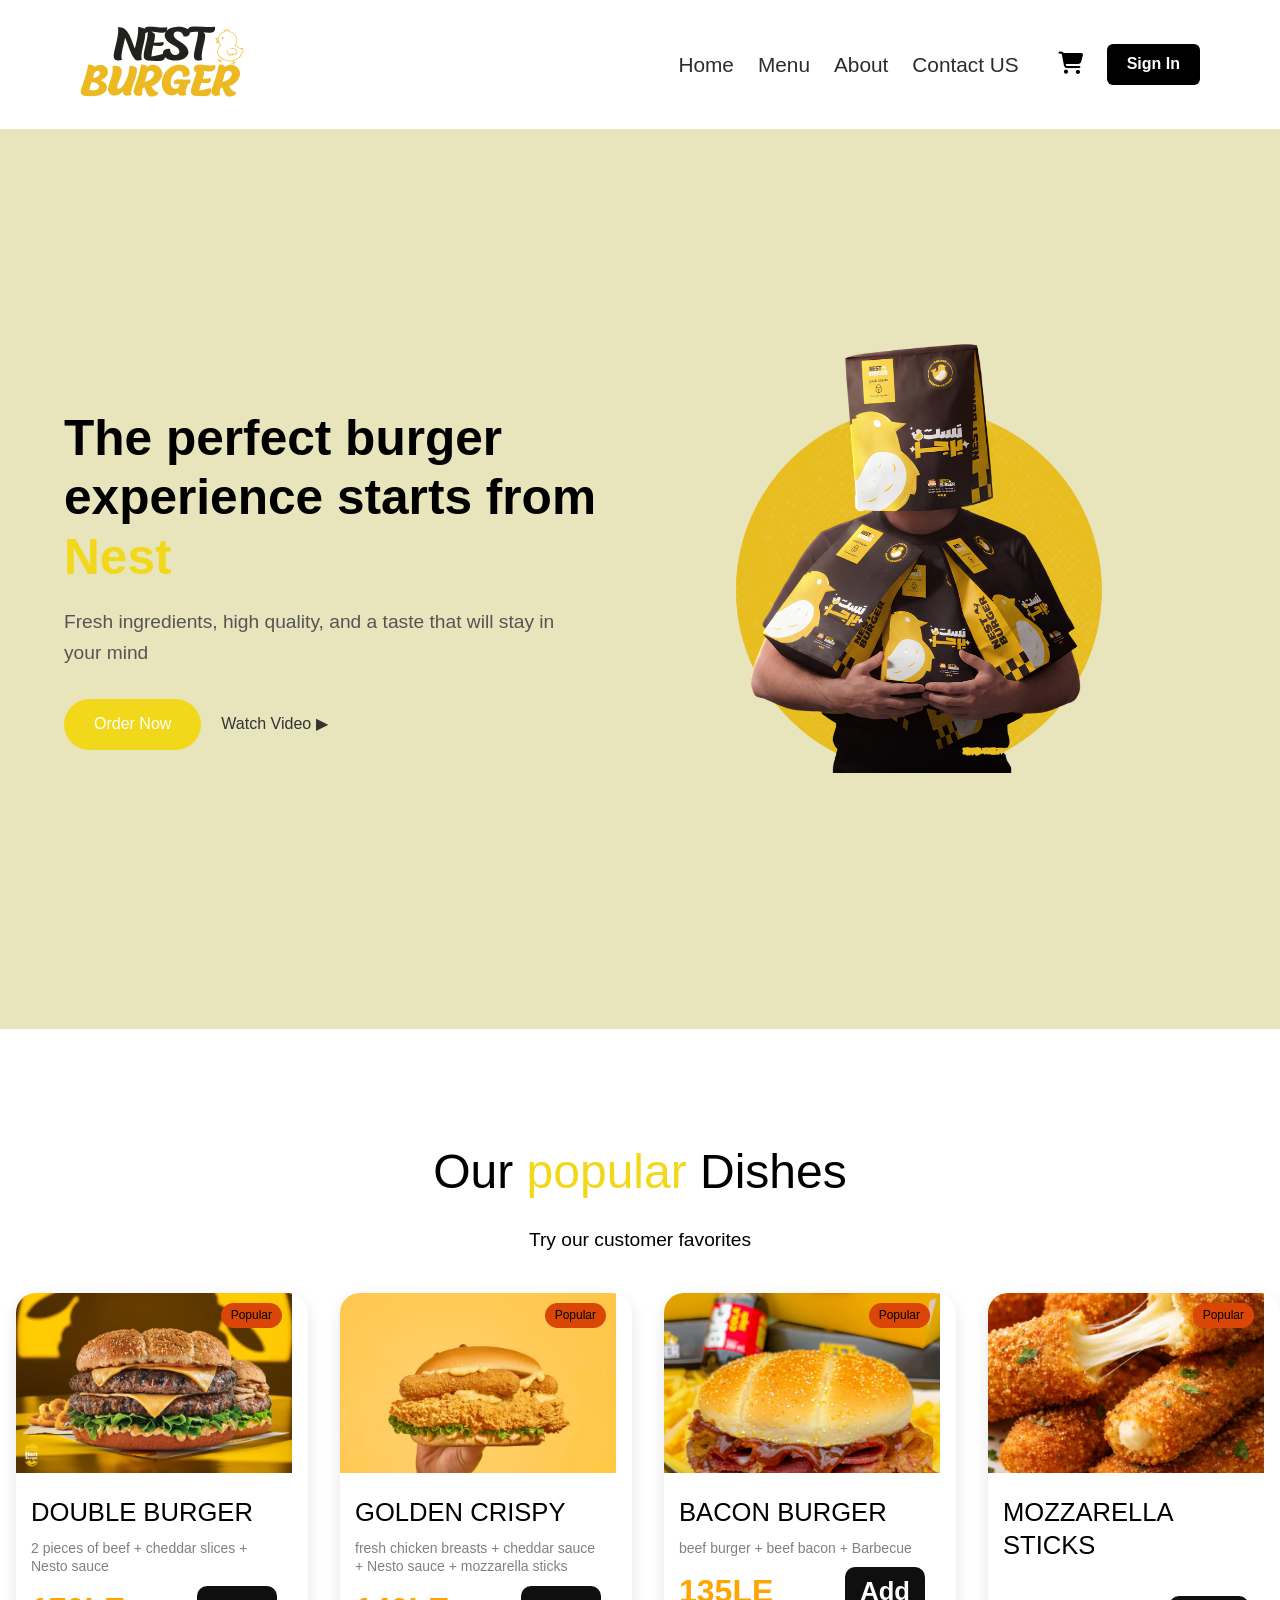
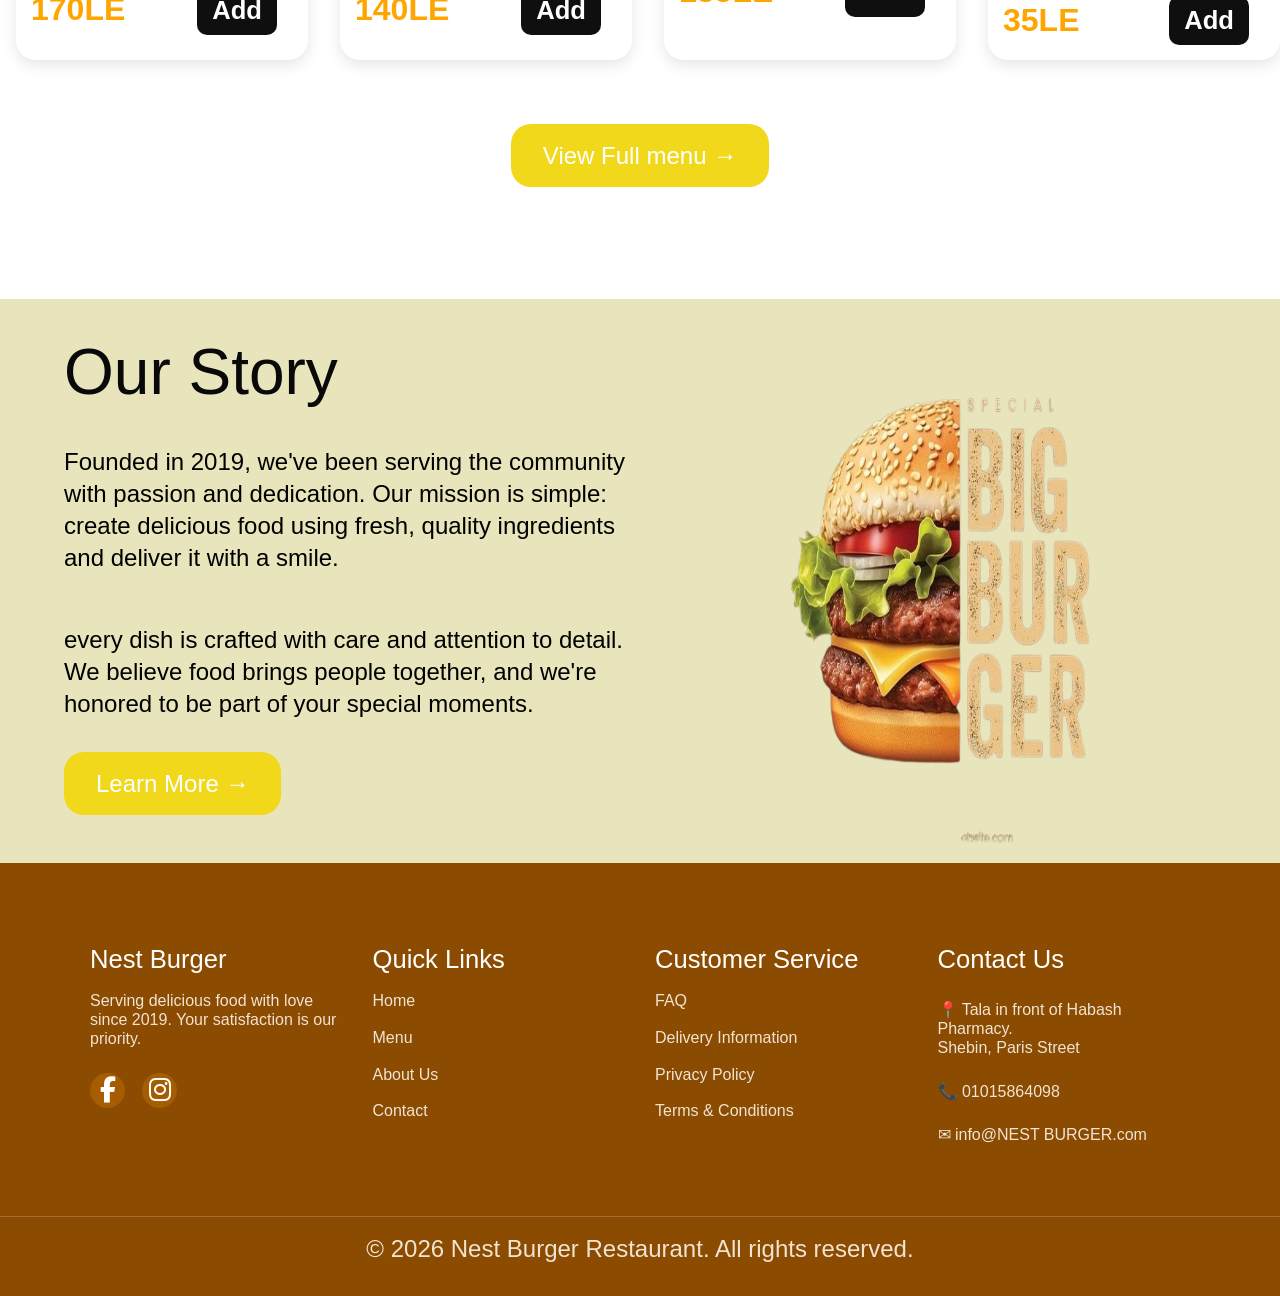
==== index.html @ ce3c49e4 "first upload" ====
<!doctype html>
<html lang="en">
  <head>
    <meta charset="UTF-8" />
    <meta name="viewport" content="width=device-width, initial-scale=1.0" />
    <link rel="icon" type="image/x-icon" href="favicon_io (1)/favicon.ico" />
    <link rel="stylesheet" href="styles/style.css" />
    <link
      rel="stylesheet"
      href="https://cdnjs.cloudflare.com/ajax/libs/font-awesome/6.5.0/css/all.min.css"
    />
    <title>Nest Burger</title>
  </head>
  <body>
    <div class="container">
      <header class="header">
        <div class="logoContent">
          <img class="logo" src="image/NESTO (1).png" alt="logo website" />
        </div>
        <div class="links" id="navLinks">
          <a class="links__link" href="#home">Home</a>
          <a class="links__link" href="menu.html">Menu</a>
          <a class="links__link" href="About.html">About</a>
          <a class="links__link" href="Contact.html">Contact US</a>
          <div class="cart-icon" onclick="goToCart()">
            <i class="fa-solid fa-cart-shopping"></i>
            <span id="cartCount">0</span>
          </div>

          <button class="signin-btn" onclick="goToLogin()">Sign In</button>

          <script>
            function goToLogin() {
              window.location.href = "login.html";
            }
          </script>
        </div>
      </header>
      <section class="text1" id="home">
        <div class="column1">
          <div>
            <h1 class="pargraph">
              The perfect burger experience starts from
              <span class="Food"> Nest</span>
            </h1>

            <p class="desc">
              Fresh ingredients, high quality, and a taste that will stay in
              your mind
            </p>

            <div class="buttons">
              <a href="menu.html" class="order">Order Now</a>
              <a
                href="https://www.facebook.com/share/r/18ZE9vths9/"
                class="watch"
                >Watch Video ▶</a
              >
            </div>
          </div>
        </div>

        <div class="column2">
          <div class="img-wrapper">
            <img src="image/pic11.png" class="img-boy" />
          </div>
        </div>
      </section>

      <section class="popular">
        <div class="popular__content">
          <h2 class="popular__h2">
            Our <span class="Food">popular</span> Dishes
          </h2>
          <p class="popular__p">Try our customer favorites</p>
        </div>
        <div class="pouplar__imag container1">
          <div class="card">
            <div class="image">
              <img src="image/Screenshot 2026-04-23 194233.png" alt="" />
              <span class="badge">Popular</span>
            </div>
            <div class="content">
              <h3>DOUBLE BURGER</h3>
              <p>2 pieces of beef + cheddar slices + Nesto sauce</p>
              <div class="bottom">
                <span class="price">170LE</span>
                <button onclick="addToCart(this)">Add</button>
              </div>
            </div>
          </div>

          <div class="card">
            <div class="image">
              <img src="/image/Screenshot 2026-04-23 194124.png" alt="" />
              <span class="badge">Popular</span>
            </div>
            <div class="content">
              <h3>GOLDEN CRISPY</h3>
              <p>
                fresh chicken breasts + cheddar sauce + Nesto sauce + mozzarella
                sticks
              </p>
              <div class="bottom">
                <span class="price">140LE</span>
                <button onclick="addToCart(this)">Add</button>
              </div>
            </div>
          </div>

          <div class="card">
            <div class="image">
              <img src="image/Screenshot 2026-04-23 194158.png" alt="" />
              <span class="badge">Popular</span>
            </div>
            <div class="content">
              <h3>BACON BURGER</h3>
              <p>beef burger + beef bacon + Barbecue</p>
              <div class="bottom">
                <span class="price">135LE</span>
                <button onclick="addToCart(this)">Add</button>
              </div>
            </div>
          </div>

          <div class="card">
            <div class="image">
              <img
                src="image/Crispy Mozzarella Sticks 2026 _ Ultimate Cheese Pull Fast Food Snack Close-Up.jpg"
                alt=""
              />
              <span class="badge">Popular</span>
            </div>
            <div class="content">
              <h3>MOZZARELLA STICKS</h3>
              <br />

              <div class="bottom">
                <span class="price">35LE</span>
                <button onclick="addToCart(this)">Add</button>
              </div>
            </div>
          </div>
        </div>
        <div class="View__menu">
          <a href="order.html" class="popular__link"
            >View Full menu <span class="arrow__menu">→</span></a
          >
        </div>
      </section>

      <section class="story">
        <div class="story__content">
          <h2 class="story__h2">Our Story</h2>
          <p class="story__p">
            Founded in 2019, we've been serving the community with passion and
            dedication. Our mission is simple: create delicious food using
            fresh, quality ingredients and deliver it with a smile.
          </p>
          <br />
          <p class="story__p">
            every dish is crafted with care and attention to detail. We believe
            food brings people together, and we're honored to be part of your
            special moments.
          </p>

          <a href="About.html" class="popular__link">
            Learn More <span class="arrow">→</span></a
          >
        </div>
        <div class="About__story__img">
          <img class="story__img" src="/image/story1.png" />
        </div>
      </section>

      <footer class="footer">
        <div class="footer__content">
          <!-- COL 1 -->
          <div class="footer__col">
            <h2>Nest Burger</h2>
            <p>
              Serving delicious food with love since 2019. Your satisfaction is
              our priority.
            </p>

            <div class="social">
              <a href="https://www.facebook.com/nestburgereg"
                ><i class="fa-brands fa-facebook-f"></i
              ></a>

              <a
                href="https://www.instagram.com/nestburgereg?fbclid=IwY2xjawRetT1leHRuA2FlbQIxMABicmlkETFRQWN4d3VvRmhYd2dGQ2NJc3J0YwZhcHBfaWQQMjIyMDM5MTc4ODIwMDg5MgABHhnYh9oYg4Qmd0EId7X0Z_3O1UnzCYoUSy2dfSEflBR_VuxQcuTI4bplLcEa_aem_mdWqXwZXkEq5YWrZVXVkdQ"
                ><i class="fa-brands fa-instagram"></i
              ></a>
            </div>
          </div>

          <!-- COL 2 -->
          <div class="footer__col">
            <h3>Quick Links</h3>
            <ul>
              <li><a href="index.html">Home</a></li>
              <li><a href="menu.html">Menu</a></li>
              <li><a href="About.html">About Us</a></li>
              <li><a href="Contact.html">Contact</a></li>
            </ul>
          </div>

          <!-- COL 3 -->
          <div class="footer__col">
            <h3>Customer Service</h3>
            <ul>
              <li><a href="#">FAQ</a></li>
              <li><a href="#">Delivery Information</a></li>
              <li><a href="#">Privacy Policy</a></li>
              <li><a href="#">Terms & Conditions</a></li>
            </ul>
          </div>

          <!-- COL 4 -->
          <div class="footer__col4">
            <h3>Contact Us</h3>
            <p>
              📍 Tala in front of Habash Pharmacy.<br />
              Shebin, Paris Street
            </p>
            <p>📞 01015864098</p>
            <p>✉ info@NEST BURGER.com</p>
          </div>
        </div>

        <div class="footer__bottom">
          <p>© 2026 Nest Burger Restaurant. All rights reserved.</p>
        </div>
      </footer>
    </div>

    <script>
      function addToCart(btn) {
        let card = btn.closest(".card");

        let name = card.querySelector("h3").innerText;
        let priceText = card.querySelector(".price").innerText;
        let price = parseFloat(priceText.replace("LE", "").replace("$", ""));
        let img = card.querySelector("img").src;
        let desc = card.querySelector("p")?.innerText || "";

        let cart = JSON.parse(localStorage.getItem("cart")) || [];

        let existing = cart.find((item) => item.name === name);

        if (existing) {
          existing.qty += 1;
        } else {
          cart.push({
            name: name,
            price: price,
            qty: 1,
            img: img,
            desc: desc,
          });
        }

        localStorage.setItem("cart", JSON.stringify(cart));

        updateCartCount();
        alert("Added to cart ✅");
      }

      function goToCart() {
        window.location.href = "cart.html";
      }

      function updateCartCount() {
        let cart = JSON.parse(localStorage.getItem("cart")) || [];

        let count = 0;
        cart.forEach((item) => {
          count += item.qty;
        });

        let badge = document.getElementById("cartCount");

        if (badge) {
          badge.innerText = count;

          if (count === 0) {
            badge.style.display = "none";
          } else {
            badge.style.display = "block";
          }
        }
      }

      updateCartCount();
    </script>
  </body>
</html>
---- styles/style.css ----
@charset "UTF-8";
* {
  margin: 0;
  padding: 0;
  font: inherit;
}

*,
*::before,
*::after {
  box-sizing: border-box;
}

.burger {
  display: none;
}

a {
  text-decoration: none;
  color: inherit;
  display: inline-block;
}

button {
  background-color: transparent;
  border: none;
  cursor: pointer;
  border: 0;
}

ul,
ol {
  list-style: none;
}

body {
  font-size: 1.6rem;
  font-family: "Rubik", sans-serif;
  line-height: 1.3;
}

.container {
  display: flex;
  flex-direction: column;
}

.header {
  display: flex;
  align-items: center;
  justify-content: space-between;
  background-color: rgb(255, 255, 255);
  width: 100%;
}
.header .logoContent {
  margin: 1.5rem 5rem;
}
.header .logo {
  width: 50%;
}
.header .links {
  display: flex;
  gap: 1.5rem;
  margin-right: 5rem;
  align-items: center;
  font-size: 1.3rem;
}
.header .links__link {
  color: rgb(45, 44, 44);
}
.header .links__link:hover {
  color: #f1d81b;
}

.signin-btn {
  background-color: #000000;
  color: rgb(255, 255, 255);
  padding: 10px 20px;
  border-radius: 6px;
  cursor: pointer;
  font-size: 16px;
  transition: 0.3s;
}

.signin-btn:hover {
  background-color: #f1d81b;
}

.text1 {
  background-color: #e8e4bc;
  display: flex;
  justify-content: center;
  align-items: center;
  width: 100%;
  min-height: 100vh;
  padding: 4rem 5%;
  gap: 2rem;
}

.column1 {
  flex: 1;
  display: flex;
  align-items: center;
}

.pargraph {
  font-size: 3.1rem;
  line-height: 1.2;
  font-weight: 600;
}

.Food {
  color: #f1d81b;
}

.desc {
  margin-top: 20px;
  font-size: 1.2rem;
  color: #555;
  line-height: 1.6;
  max-width: 500px;
}

.buttons {
  margin-top: 30px;
  display: flex;
  align-items: center;
  gap: 20px;
}

.order {
  background: #f1d81b;
  color: white;
  border: none;
  padding: 15px 30px;
  border-radius: 30px;
  font-size: 1rem;
  cursor: pointer;
}

.watch {
  font-size: 1rem;
  color: #333;
  cursor: pointer;
}

/* الصورة */
.column2 {
  flex: 1;
  display: flex;
  justify-content: center;
  align-items: center;
}

.img-boy {
  width: 100%;
  max-width: 700px;
  height: auto;
}

.menu {
  background-color: #f1d81b;
}

.menu__text {
  display: flex;
  justify-content: center;
  align-items: center;
  flex-direction: column;
  padding-bottom: 2.5rem;
}

.menu__h2 {
  font-size: 5rem;
  padding: 0.5rem 0;
  color: #ffffff;
}

.menu__p {
  color: #000000;
}

.All__items {
  padding: 1rem 0 0 2rem;
  font-size: 2rem;
}

.container1 {
  display: grid;
  grid-template-columns: repeat(4, 1fr);
  gap: 2rem;
}

.card {
  width: 100%;
  background: white;
  border-radius: 20px;
  overflow: hidden;
  box-shadow: 0 5px 15px rgba(0, 0, 0, 0.1);
  transition: 0.3s;
  padding-right: 1rem;
  margin: 1rem 0 0 0;
}

.card:hover {
  transform: translateY(-5px);
}

.image {
  position: relative;
}

.image img {
  width: 100%;
  height: 180px;
  -o-object-fit: cover;
     object-fit: cover;
}

.badge {
  position: absolute;
  top: 10px;
  right: 10px;
  background: #da4607;
  padding: 5px 10px;
  border-radius: 20px;
  font-size: 12px;
}

.content {
  padding: 15px;
}

.content h3 {
  margin: 0;
}

.content p {
  font-size: 14px;
  color: gray;
  margin: 10px 0;
}

.bottom {
  display: flex;
  justify-content: space-between;
  align-items: center;
}

.price {
  color: rgb(255, 231, 14);
  font-weight: bold;
  font-size: 2rem;
}

button {
  background: rgb(15, 15, 15);
  border: none;
  padding: 8px 15px;
  border-radius: 10px;
  cursor: pointer;
  color: white;
  font-weight: bold;
}

button:hover {
  background: rgb(255, 234, 0);
}

.popular__content {
  text-align: center;
}

.popular__h2 {
  font-size: 3rem;
  margin-top: 7rem;
}

.popular__p {
  margin: 1.5rem 0 1.5rem;
  font-size: 1.2rem;
}

.pouplar__imag {
  margin: 1rem 0 0 1rem;
}

.View__menu {
  display: flex;
  justify-content: center;
  align-items: center;
  margin: 3rem 0;
}

.popular__link {
  background: #f1d81b;
  color: white;
  border: none;
  padding: 1rem 2rem;
  margin-top: 1rem;
  margin-bottom: 3rem;
  border-radius: 20px;
  font-size: 1.5rem;
  cursor: pointer;
  text-align: center;
}

.arrow__menu {
  font-size: 1.5rem;
}

.story {
  background-color: #e8e4bc;
  margin-top: 1rem;
  display: grid;
  grid-template-columns: repeat(2, 1fr);
}

.story__content {
  margin-left: 4rem;
  margin-top: 1rem;
}

.story__h2 {
  margin-top: 1rem;
  margin-bottom: 2rem;
  font-size: 4rem;
  color: #090909;
}

.story__p {
  font-size: 1.5rem;
  color: #000000;
  line-height: 2rem;
  margin-bottom: 1rem;
}

.About__story__img {
  display: flex;
}

.story__img {
  width: 60%;
  margin-left: 8rem;
}

.about__us {
  padding-left: 1rem;
  background-color: #f1d81b;
  text-align: center;
}

.about__h2 {
  font-size: 6rem;
  color: #ffffff;
  margin-top: 1rem;
}

.about__p {
  font-size: 1.2rem;
  color: #555;
  margin-bottom: 2rem;
  margin-top: 1rem;
}

.About__story {
  display: grid;
  grid-template-columns: 1.2fr 1fr;
  background-color: #f6f4e2;
  padding: 4rem 3rem;
  align-items: center;
  background-color: #f6f4e2;
}

.About__story__content {
  max-width: 600px;
  margin-left: 2rem;
}

.About__story__h2 {
  font-size: 4rem;
  margin-bottom: 1.5rem;
}

.About__story__p {
  line-height: 3rem;
  margin-bottom: 1.5rem;
  color: #555;
}

.About__story__num {
  display: grid;
  grid-template-columns: repeat(2, 1fr);
  gap: 3rem;
  justify-items: center;
}

.num__h3 {
  color: #ead4a8;
  font-size: 5rem;
  font-weight: 500;
  margin-bottom: 0.5rem;
}

.num__p {
  font-size: 2rem;
  color: #5c5b5a;
}

.values {
  background: var(--bg);
  padding: 80px 20px;
  text-align: center;
  background-color: #ffffff;
}

.values__title {
  font-size: 3.6rem;
  margin-bottom: 1rem;
}

.values__subtitle {
  margin-bottom: 5rem;
  color: #555;
}

.values__cards {
  display: grid;
  grid-template-columns: repeat(auto-fit, minmax(220px, 1fr));
  gap: 25px;
}

.card__About {
  background-color: #e9ebd0;
  padding: 3rem 2rem;
  border-radius: 1.5rem;
  box-shadow: 0 10px 25px rgba(0, 0, 0, 0.05);
  transition: 0.3s;
}

.card__About:hover {
  transform: translateY(-5px);
}

.card__icon {
  width: 70px;
  height: 70px;
  margin: 0 auto 20px;
  background: var(--yellow);
  border-radius: 50%;
  display: flex;
  align-items: center;
  justify-content: center;
  font-size: 28px;
}

.card__About h3 {
  margin-bottom: 10px;
  color: #000000;
}

.card__About p {
  font-size: 14px;
  line-height: 1.6;
  color: #555;
}

.Contact {
  background-color: #f1d81b;
}

.Contact__text {
  text-align: center;
}

.contact__all {
  background: #e7e3cf;
  padding: 5rem 0;
}

.contact__content {
  width: 90%;
  max-width: 110rem;
  margin: auto;
  display: grid;
  grid-template-columns: 1fr 1fr;
  gap: 3rem;
}

/* LEFT SIDE */
.contact__info h2 {
  font-size: 3rem;
  margin-bottom: 3rem;
}

.info-box {
  display: flex;
  align-items: flex-start;
  margin-bottom: 2rem;
}

.icon {
  background: #ffe11b;
  padding: 1.2rem;
  border-radius: 1rem;
  margin-right: 1.5rem;
  margin-bottom: 3rem;
  font-size: 2rem;
}

/* RIGHT SIDE */
.contact__form {
  background: #f5f5f5;
  padding: 5rem;
  margin-left: 7rem;
  border-radius: 2rem;
}

.contact__form h2 {
  margin-bottom: 2rem;
}

.contact__form form {
  display: flex;
  flex-direction: column;
  gap: 1.5rem;
}

.contact__form input,
.contact__form select,
.contact__form textarea {
  padding: 1.2rem;
  border-radius: 1rem;
  border: 1px solid #ffffff;
}

.contact__form textarea {
  min-height: 12rem;
  resize: none;
}

.contact__form button {
  background: #fff048;
  border: none;
  padding: 1.2rem;
  border-radius: 1rem;
  cursor: pointer;
  font-weight: bold;
  transition: 0.3s;
}

.footer {
  background: #8b4b00;
  color: #fff;
  padding: 5rem 0 2rem;
  font-family: Arial, sans-serif;
}

.footer__content {
  width: 90%;
  max-width: 1100px;
  margin: auto;
  display: grid;
  grid-template-columns: repeat(4, 1fr);
  gap: 30px;
}

.footer__col h2,
.footer__col h3 {
  margin-bottom: 15px;
}

.footer__col p {
  line-height: 1.2;
  color: #f1e4d3;
  font-size: 1rem;
}

.footer__col ul {
  list-style: none;
  padding: 0;
  font-size: 1rem;
}

.footer__col ul li {
  margin-bottom: 1rem;
}

.footer__col ul li a {
  color: #f1e4d3;
  text-decoration: none;
  transition: 0.3s;
  font-size: 1rem;
}

.footer__col ul li a:hover {
  color: #ffdb38;
}

.footer__col4 h3 {
  margin-bottom: 1.5rem;
}

.footer__col4 p {
  line-height: 1.2;
  color: #f1e4d3;
  font-size: 1rem;
  margin-bottom: 1.5rem;
}

/* SOCIAL */
.social {
  margin-top: 1.5rem;
}

.social a {
  display: inline-block;
  width: 35px;
  height: 35px;
  background: #a65c00;
  color: #fff;
  text-align: center;
  line-height: 35px;
  border-radius: 50%;
  margin-right: 10px;
  text-decoration: none;
  transition: 0.3s;
}

.social a:hover {
  background: #ffd27f;
  color: #000;
}

/* BOTTOM */
.footer__bottom {
  border-top: 1px solid rgba(255, 255, 255, 0.2);
  margin-top: 3rem;
  text-align: center;
  padding-top: 1rem;
  color: #f1e4d3;
  font-size: 1.5rem;
}

.cart-container {
  display: flex;
  gap: 20px;
  padding: 30px;
  background: #f5f2e9;
}

.cart-left {
  flex: 2;
  background: #fff;
  padding: 20px;
  border-radius: 15px;
}

.cart-right {
  flex: 1;
  background: #fff;
  padding: 20px;
  border-radius: 15px;
  height: -moz-fit-content;
  height: fit-content;
}

.top {
  display: flex;
  justify-content: space-between;
}

.clear {
  color: red;
  cursor: pointer;
}

.item {
  display: flex;
  align-items: center;
  justify-content: space-between;
  padding: 15px;
  border: 1px solid #eee;
  border-radius: 12px;
  margin-top: 15px;
}

.item img {
  width: 80px;
  height: 80px;
  border-radius: 10px;
  -o-object-fit: cover;
     object-fit: cover;
}

.info {
  flex: 1;
  margin-left: 15px;
}

.price {
  color: orange;
  font-weight: bold;
}

.qty {
  display: flex;
  align-items: center;
  gap: 10px;
}

.qty button {
  padding: 5px 10px;
  border: none;
  border-radius: 8px;
  cursor: pointer;
}

.delete {
  color: red;
  cursor: pointer;
  padding-left: 2rem;
}

.row {
  display: flex;
  justify-content: space-between;
  margin: 10px 0;
}

.total {
  font-size: 18px;
  font-weight: bold;
}

.checkout-btn {
  width: 100%;
  padding: 15px;
  background: #f5b800;
  border: none;
  border-radius: 10px;
  margin-top: 15px;
  cursor: pointer;
  font-size: 16px;
}

.cart-icon {
  position: relative;
  cursor: pointer;
  font-size: 22px;
  margin-left: 15px;
}

.cart-icon span {
  position: absolute;
  top: -8px;
  right: -10px;
  background: red;
  color: #fff;
  font-size: 12px;
  padding: 3px 6px;
  border-radius: 50%;
}

/* ========================= */
/* 🔥 RESPONSIVE FIX START */
/* ========================= */
/* 📱 Tablets */
@media (max-width: 992px) {
  /* HEADER */
  .header {
    flex-wrap: wrap;
  }
  .header .links {
    flex-wrap: wrap;
    justify-content: center;
    width: 100%;
    margin: 1rem 0;
  }
  /* HOME */
  .text1 {
    flex-direction: column;
    text-align: center;
  }
  .column1,
  .column2 {
    width: 100%;
  }
  .pargraph {
    font-size: 2.5rem;
  }
  /* CARDS */
  .container1 {
    grid-template-columns: repeat(2, 1fr);
  }
  /* STORY */
  .story {
    grid-template-columns: 1fr;
    text-align: center;
  }
  .story__img {
    width: 80%;
    margin: auto;
  }
  /* ABOUT */
  .About__story {
    grid-template-columns: 1fr;
    text-align: center;
  }
  .About__story__content {
    margin: auto;
  }
  /* CONTACT */
  .contact__content {
    grid-template-columns: 1fr;
  }
  .contact__form {
    margin-left: 0;
  }
  /* FOOTER */
  .footer__content {
    grid-template-columns: repeat(2, 1fr);
  }
  /* CART */
  .cart-container {
    flex-direction: column;
  }
}
/* 📱 Mobile */
@media (max-width: 600px) {
  /* HEADER */
  .header .logoContent {
    margin: 1rem;
  }
  .header .links {
    gap: 1rem;
    font-size: 1rem;
  }
  .signin-btn {
    width: 100%;
  }
  .buttons {
    margin-left: 5rem;
  }
  /* HERO TEXT */
  .pargraph {
    font-size: 2rem;
  }
  .desc {
    font-size: 1rem;
  }
  /* CARDS */
  .container1 {
    grid-template-columns: 1fr;
  }
  /* MENU TITLE */
  .menu__h2 {
    font-size: 3rem;
  }
  /* ABOUT */
  .about__h2 {
    font-size: 3rem;
  }
  .About__story__h2 {
    font-size: 2.5rem;
  }
  .About__story__p {
    line-height: 2rem;
  }
  .story__p {
    padding-right: 2rem;
  }
  .popular__link {
    margin-right: 2rem;
  }
  /* VALUES */
  .values__title {
    font-size: 2.5rem;
  }
  /* CONTACT */
  .contact__form {
    padding: 2rem;
  }
  /* FOOTER */
  .footer__content {
    grid-template-columns: 1fr;
    text-align: center;
  }
  /* CART ITEMS */
  .item {
    flex-direction: column;
    align-items: flex-start;
    gap: 10px;
  }
  .item img {
    width: 100%;
    height: auto;
  }
}
/* 📱 Small phones */
@media (max-width: 400px) {
  .pargraph {
    font-size: 1.7rem;
  }
  .menu__h2 {
    font-size: 2.5rem;
  }
  .about__h2 {
    font-size: 2.5rem;
  }
}
/* ========================= */
/* 🔥 RESPONSIVE FIX END */
/* ========================= *//*# sourceMappingURL=style.css.map */
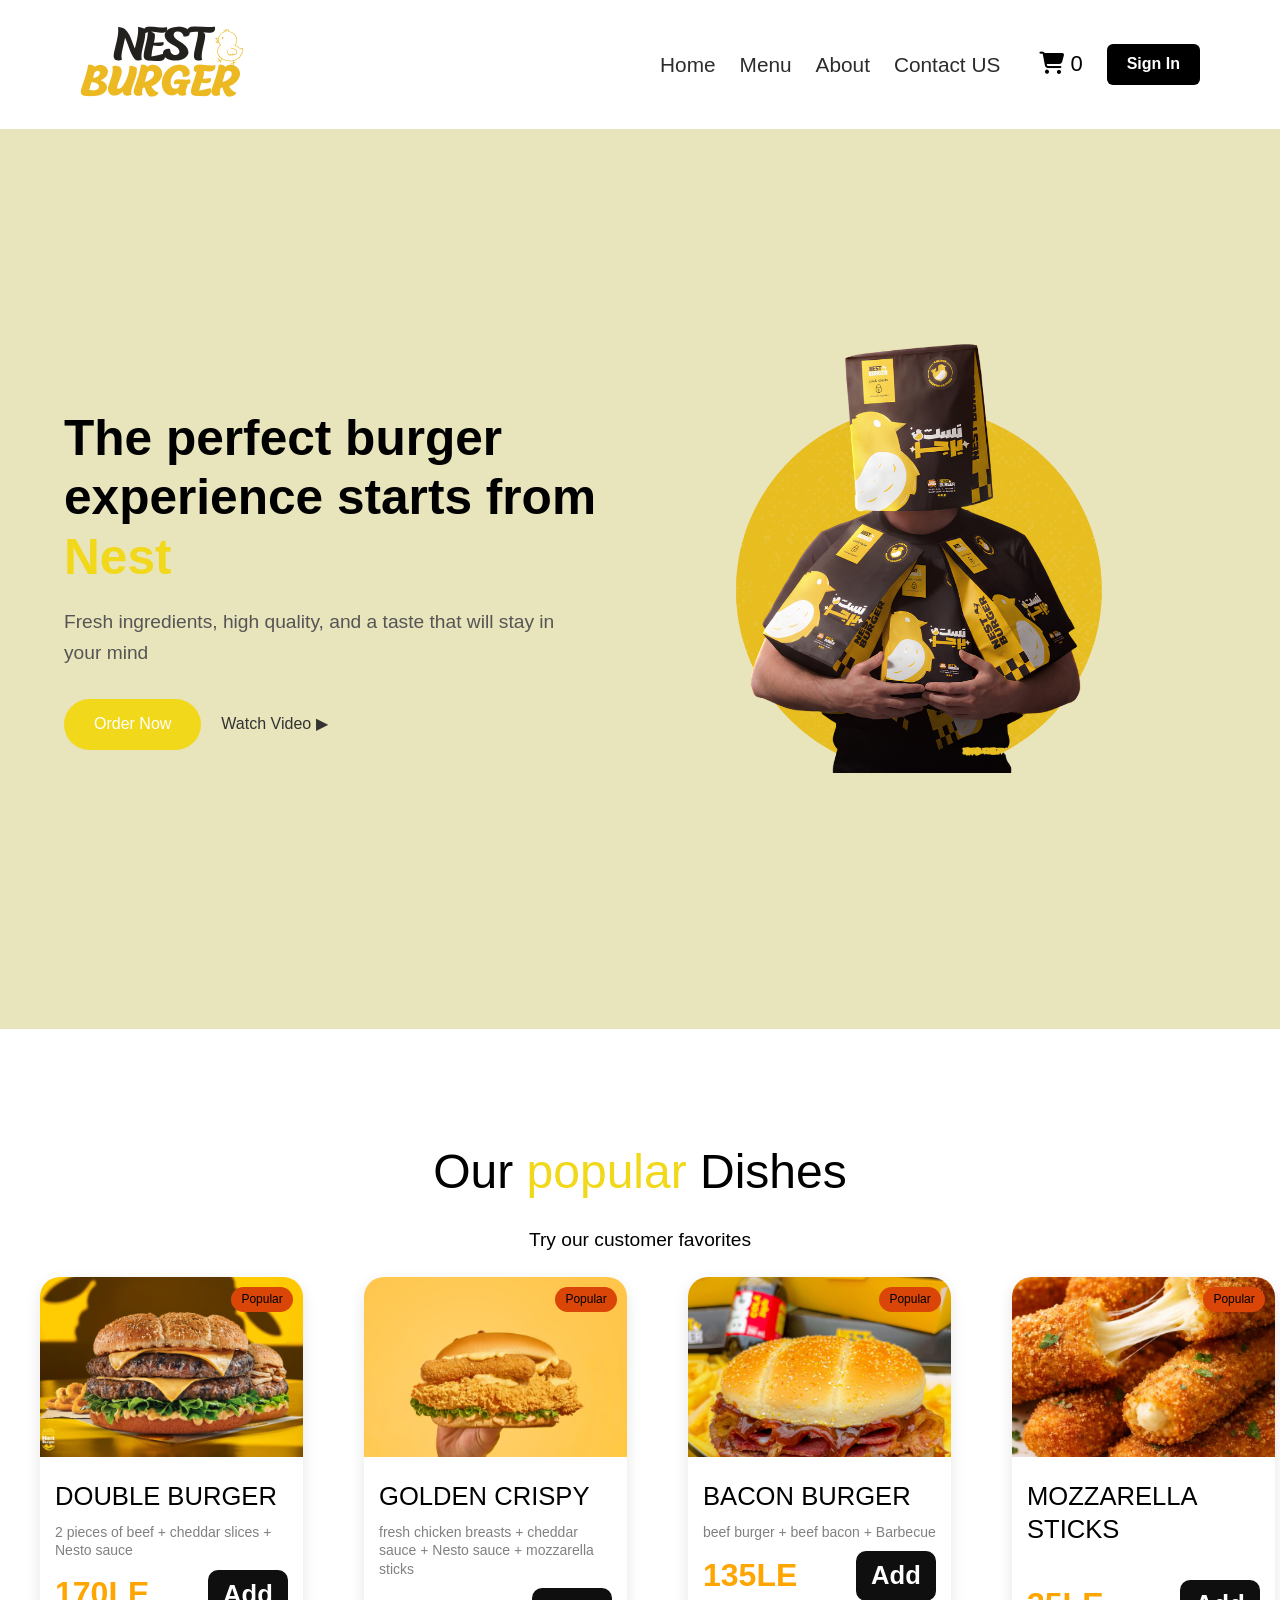
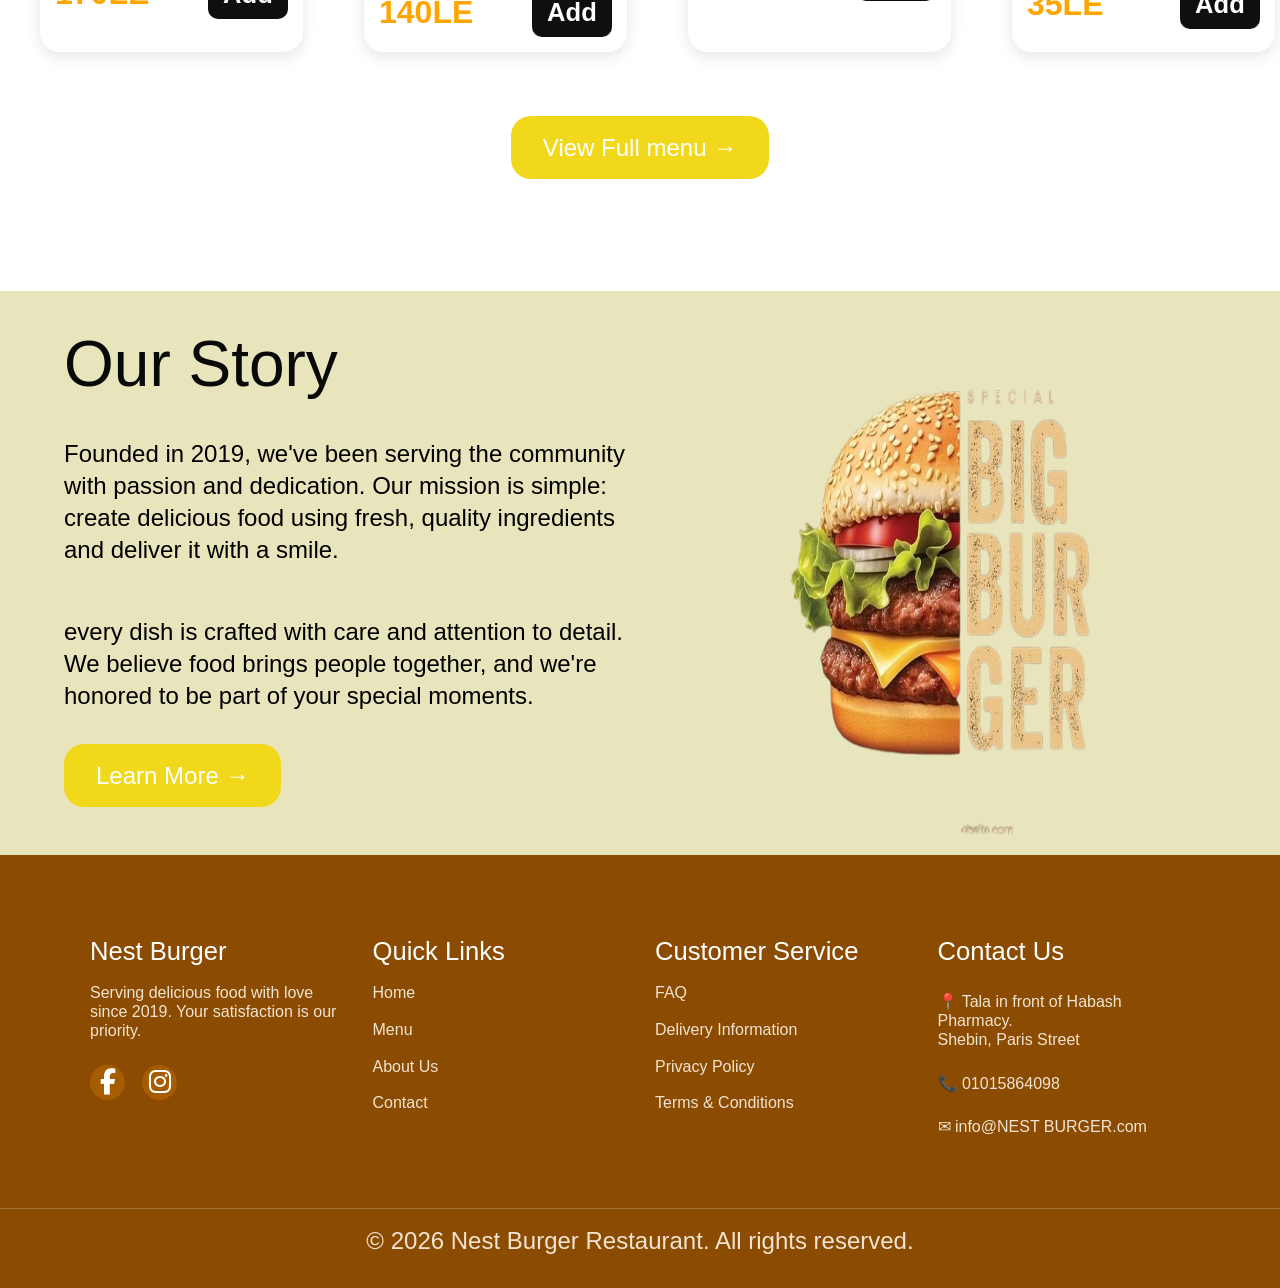
==== commit 7af8c439: "Fix payment modal UI: scroll issue + align Vodafone arrow + remove yellow hover on cancel" ====
--- a/index.html
+++ b/index.html
@@ -275,23 +275,13 @@
         let cart = JSON.parse(localStorage.getItem("cart")) || [];
 
         let count = 0;
-        cart.forEach((item) => {
-          count += item.qty;
-        });
-
-        let badge = document.getElementById("cartCount");
-
-        if (badge) {
-          badge.innerText = count;
-
-          if (count === 0) {
-            badge.style.display = "none";
-          } else {
-            badge.style.display = "block";
-          }
+        cart.forEach((item) => (count += item.qty));
+
+        let el = document.getElementById("cartCount");
+        if (el) {
+          el.innerText = count;
         }
       }
-
       updateCartCount();
     </script>
   </body>
--- a/styles/style.css
+++ b/styles/style.css
@@ -180,7 +180,9 @@
 }
 
 .All__items {
-  padding: 1rem 0 0 2rem;
+  padding-left: 1.5rem;
+  padding-top: 1rem;
+  padding-bottom: 1rem;
   font-size: 2rem;
 }
 
@@ -191,14 +193,13 @@
 }
 
 .card {
-  width: 100%;
+  width: 90%;
   background: white;
   border-radius: 20px;
   overflow: hidden;
   box-shadow: 0 5px 15px rgba(0, 0, 0, 0.1);
   transition: 0.3s;
-  padding-right: 1rem;
-  margin: 1rem 0 0 0;
+  margin-left: 1.5rem;
 }
 
 .card:hover {
@@ -260,10 +261,6 @@
   cursor: pointer;
   color: white;
   font-weight: bold;
-}
-
-button:hover {
-  background: rgb(255, 234, 0);
 }
 
 .popular__content {
@@ -750,15 +747,247 @@
   margin-left: 15px;
 }
 
-.cart-icon span {
+.checkout-container {
+  display: flex;
+  justify-content: center;
+  gap: 40px;
+  padding: 60px 20px;
+  background: #f5f5f5;
+  flex-wrap: wrap;
+  align-items: flex-start;
+}
+
+/* الكروت */
+.checkout-left {
+  background: #fff;
+  padding: 25px;
+  border-radius: 15px;
+  box-shadow: 0 10px 25px rgba(0, 0, 0, 0.08);
+  transition: 0.3s;
+  width: 400px;
+  max-height: 500px;
+  overflow: auto;
+}
+
+.checkout-right {
+  width: 400px;
+  background: #fff;
+  padding: 25px;
+  border-radius: 15px;
+  box-shadow: 0 10px 25px rgba(0, 0, 0, 0.08);
+  transition: 0.3s;
+}
+
+.checkout-left:hover,
+.checkout-right:hover {
+  transform: translateY(-5px);
+}
+
+/* العناوين */
+.checkout-left h2,
+.checkout-right h2 {
+  margin-bottom: 20px;
+  font-weight: 600;
+  color: #000000;
+}
+
+/* الفورم */
+.checkout-left input {
+  display: block;
+  width: 100%;
+  margin: 12px 0;
+  padding: 12px;
+  border: 1px solid #ddd;
+  border-radius: 8px;
+  font-size: 15px;
+  transition: 0.3s;
+}
+
+.checkout-left input:focus {
+  border-color: #ffffff;
+  outline: none;
+  box-shadow: 0 0 0 2px rgba(0, 0, 0, 0.05);
+}
+
+/* الزرار */
+.checkout-left button {
+  width: 100%;
+  padding: 14px;
+  margin-top: 10px;
+  background: #000;
+  color: #fff;
+  border: none;
+  border-radius: 8px;
+  font-size: 16px;
+  cursor: pointer;
+  transition: 0.3s;
+}
+
+#confirmBtn.loading {
+  background: #999;
+  cursor: not-allowed;
+}
+
+#confirmBtn.success {
+  background: #2ecc71;
+  transform: scale(1.05);
+}
+
+/* حركة خفيفة */
+#confirmBtn {
+  transition: 0.3s;
+}
+
+/* الاوردر */
+.checkout-right p,
+.checkout-right h3 {
+  display: flex;
+  justify-content: space-between;
+  margin: 10px 0;
+  font-size: 15px;
+}
+
+.checkout-right hr {
+  border: none;
+  border-top: 1px solid #eee;
+  margin: 15px 0;
+}
+
+.checkout-right h3 {
+  font-size: 18px;
+  font-weight: bold;
+}
+
+/* الجزء الشمال (صورة + بيانات) */
+.item-left {
+  display: flex;
+  align-items: center;
+  gap: 12px;
+}
+
+.item-img {
+  width: 60px;
+  height: 60px;
+  border-radius: 10px;
+  -o-object-fit: cover;
+     object-fit: cover;
+}
+
+.order-item {
+  padding-top: 2rem;
+  display: flex;
+  justify-content: space-between;
+  align-items: center;
+}
+
+/* ===== MODAL OVERLAY ===== */
+.modal {
+  position: fixed;
+  inset: 0;
+  background: rgba(0, 0, 0, 0.4);
+  display: none;
+  justify-content: center;
+  align-items: center;
+  backdrop-filter: blur(4px);
+}
+
+.modal-box {
+  width: 400px;
+  background: #fff;
+  border-radius: 20px;
+  padding: 25px;
+  position: relative;
+  box-shadow: 0 20px 60px rgba(0, 0, 0, 0.2);
+  max-height: 90vh;
+  overflow-y: auto;
+}
+
+/* close button */
+.close-x {
   position: absolute;
-  top: -8px;
-  right: -10px;
-  background: red;
-  color: #fff;
+  right: 15px;
+  top: 15px;
+  cursor: pointer;
+  font-size: 18px;
+}
+
+/* header */
+.modal-header {
+  text-align: center;
+  margin-bottom: 10px;
+}
+
+/* methods */
+.methods {
+  display: flex;
+  flex-direction: column;
+  gap: 5px;
+}
+
+.method {
+  display: flex;
+  justify-content: space-between;
+  align-items: center;
+  padding: 14px;
+  border-radius: 12px;
+  border: 1px solid #eee;
+  cursor: pointer;
+  transition: 0.2s;
+}
+
+.method:hover {
+  background: #f9f9f9;
+}
+
+.method .left {
+  display: flex;
+  gap: 5px;
+  align-items: center;
+}
+
+.method h4 {
+  margin: 0;
   font-size: 12px;
-  padding: 3px 6px;
-  border-radius: 50%;
+}
+
+.method span {
+  font-size: 10px;
+  color: #777;
+}
+
+/* active */
+/* inputs */
+#paymentForm input {
+  width: 100%;
+  padding: 12px;
+  margin-top: 2px;
+  border-radius: 10px;
+  border: 1px solid #ddd;
+}
+
+/* confirm */
+.confirm-btn {
+  width: 100%;
+  border-radius: 12px;
+  border: none;
+  background: black;
+  color: white;
+  cursor: pointer;
+}
+
+/* divider */
+.divider {
+  text-align: center;
+  color: #999;
+}
+
+/* cancel */
+.cancel {
+  width: 100%;
+  border: none;
+  background: none;
+  color: red;
+  cursor: pointer;
 }
 
 /* ========================= */
@@ -789,6 +1018,9 @@
     font-size: 2.5rem;
   }
   /* CARDS */
+  .card {
+    margin-left: 0.5rem;
+  }
   .container1 {
     grid-template-columns: repeat(2, 1fr);
   }
@@ -835,11 +1067,8 @@
     gap: 1rem;
     font-size: 1rem;
   }
-  .signin-btn {
-    width: 100%;
-  }
   .buttons {
-    margin-left: 5rem;
+    margin-left: 4rem;
   }
   /* HERO TEXT */
   .pargraph {
@@ -852,6 +1081,9 @@
   .container1 {
     grid-template-columns: 1fr;
   }
+  .card {
+    margin-left: 2rem;
+  }
   /* MENU TITLE */
   .menu__h2 {
     font-size: 3rem;
@@ -861,13 +1093,16 @@
     font-size: 3rem;
   }
   .About__story__h2 {
-    font-size: 2.5rem;
+    font-size: 1.5rem;
   }
   .About__story__p {
     line-height: 2rem;
   }
+  .story__h2 {
+    padding-right: 2.5rem;
+  }
   .story__p {
-    padding-right: 2rem;
+    padding-right: 2.5rem;
   }
   .popular__link {
     margin-right: 2rem;
@@ -904,10 +1139,10 @@
   .menu__h2 {
     font-size: 2.5rem;
   }
+  .card {
+    margin-left: 0.5rem;
+  }
   .about__h2 {
     font-size: 2.5rem;
   }
-}
-/* ========================= */
-/* 🔥 RESPONSIVE FIX END */
-/* ========================= *//*# sourceMappingURL=style.css.map */+}/*# sourceMappingURL=style.css.map */
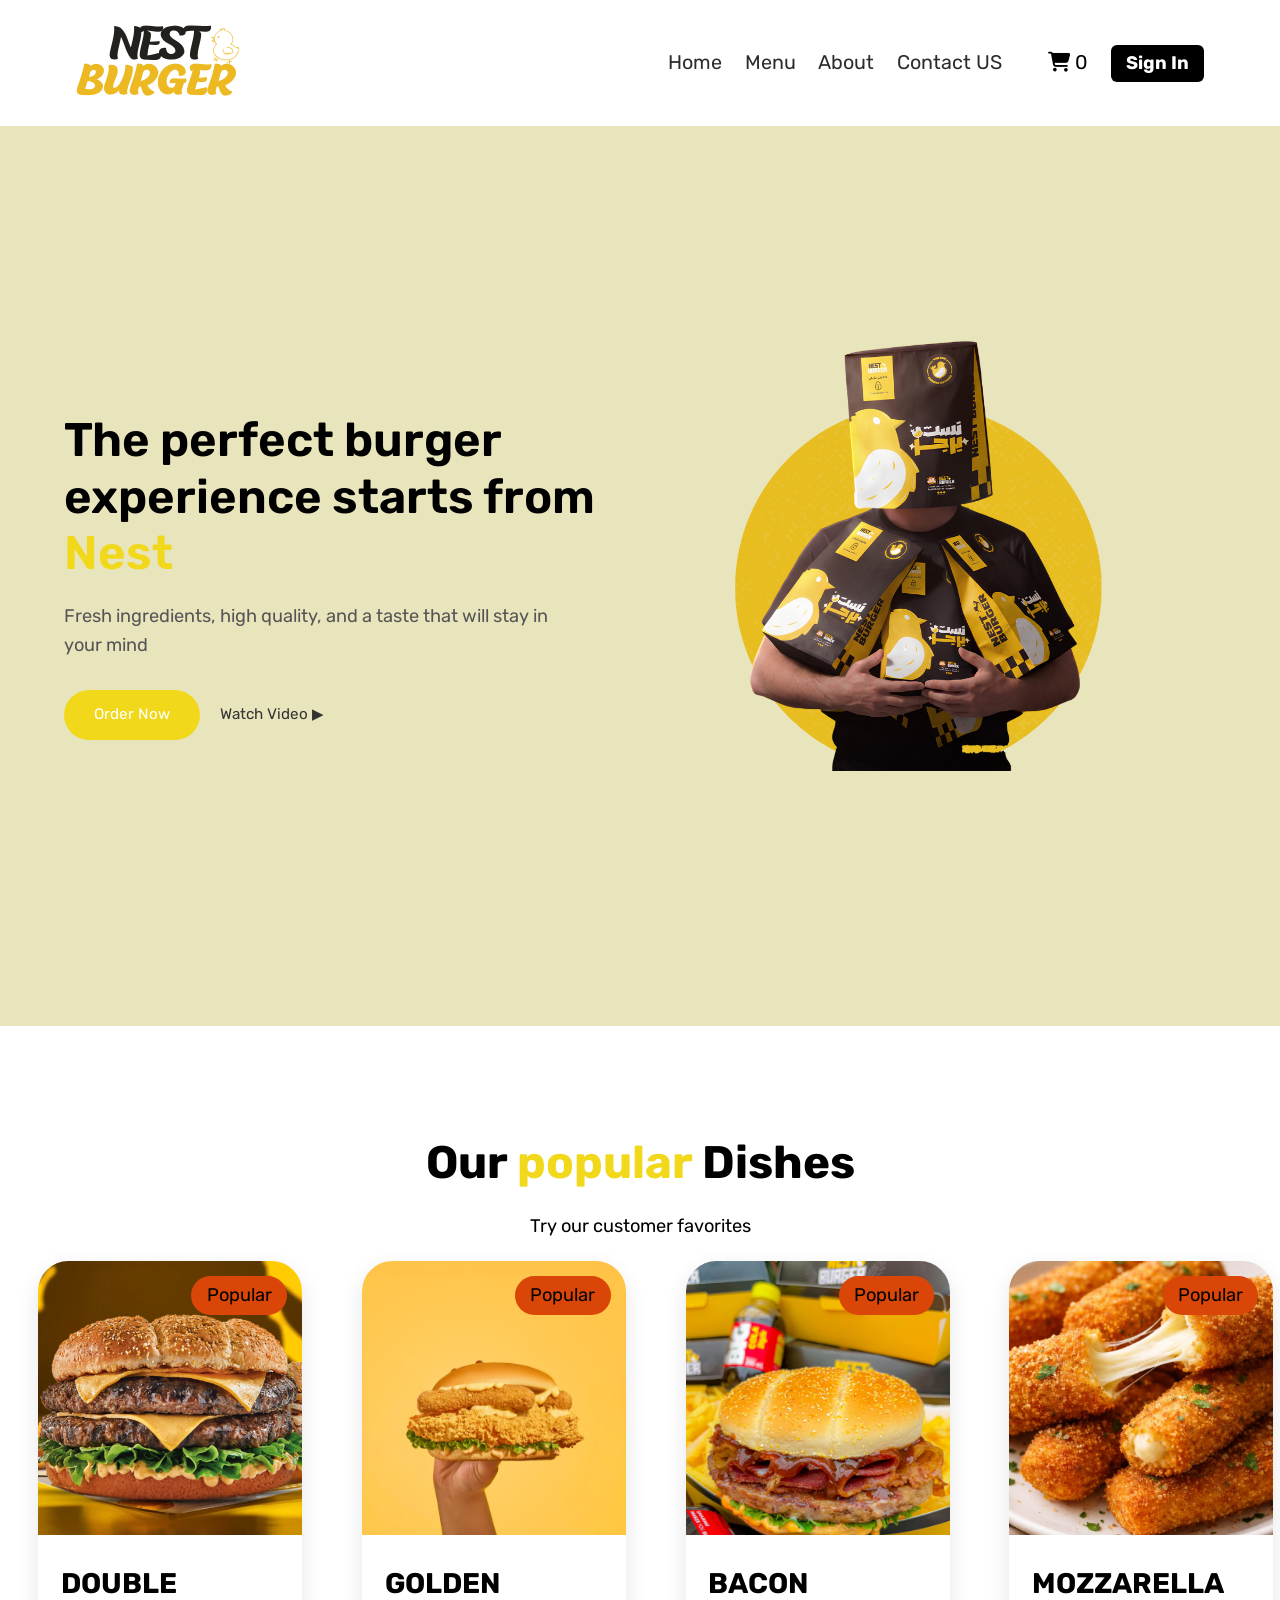
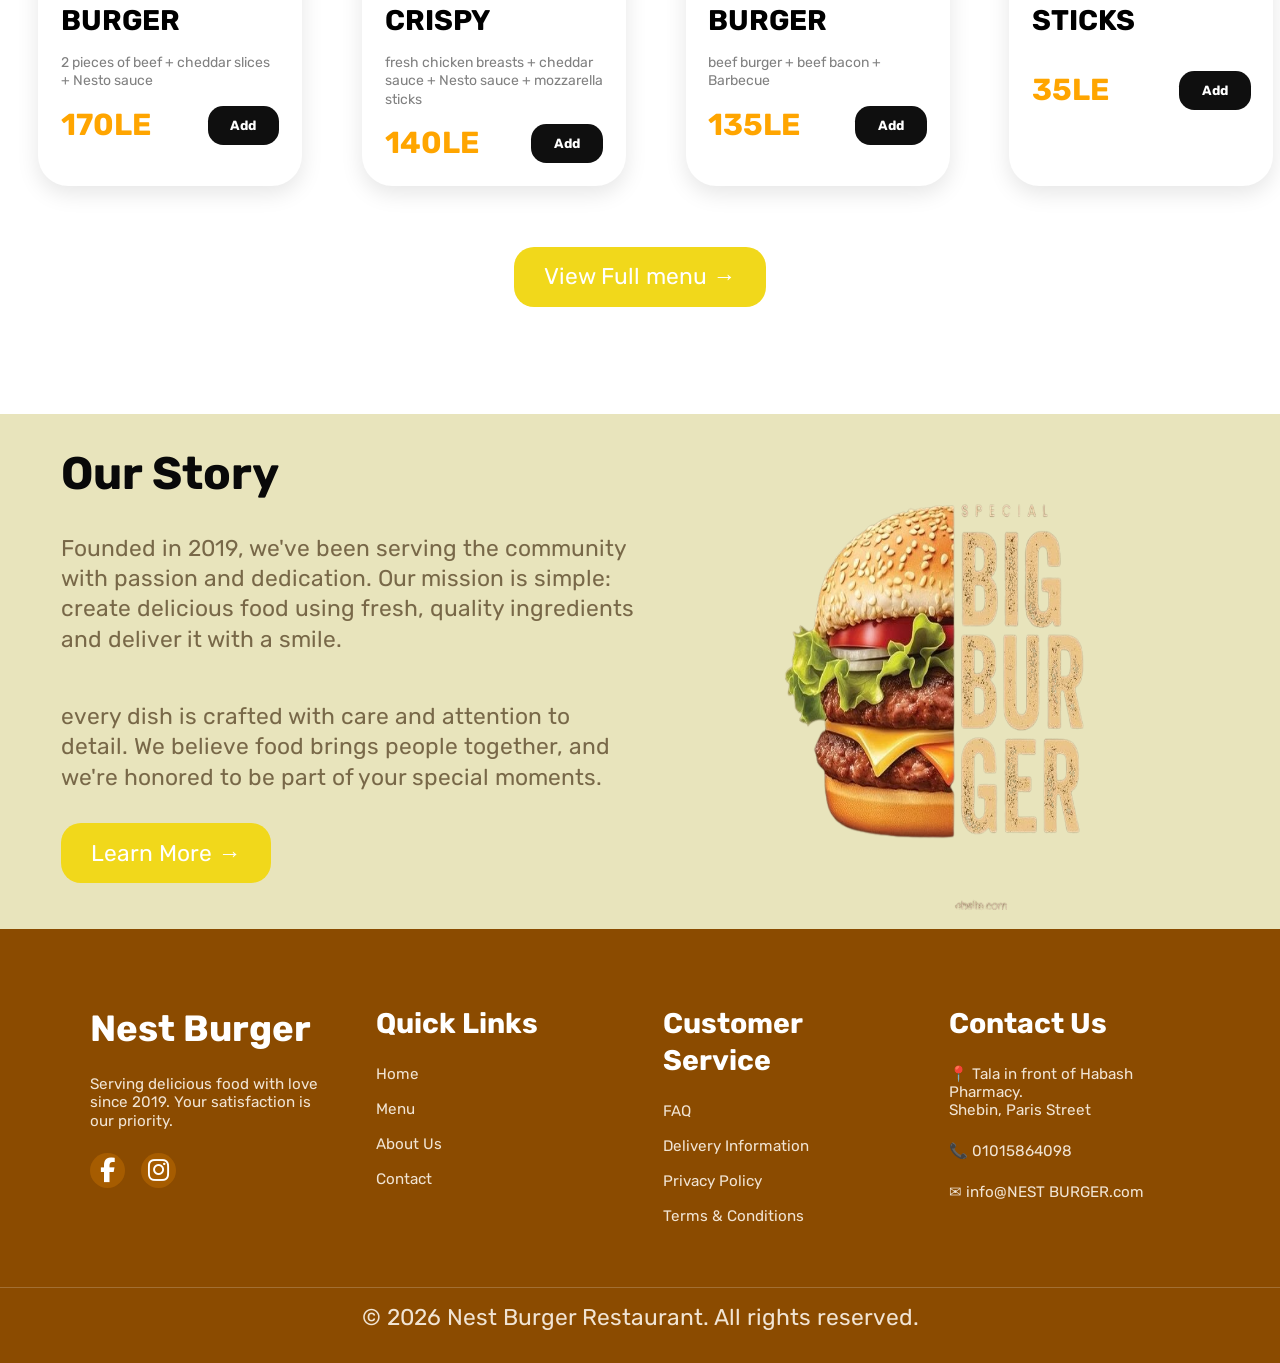
==== commit 2014bc73: "update" ====
--- a/index.html
+++ b/index.html
@@ -5,6 +5,7 @@
     <meta name="viewport" content="width=device-width, initial-scale=1.0" />
     <link rel="icon" type="image/x-icon" href="favicon_io (1)/favicon.ico" />
     <link rel="stylesheet" href="styles/style.css" />
+    <script src="/main.js" defer></script>
     <link
       rel="stylesheet"
       href="https://cdnjs.cloudflare.com/ajax/libs/font-awesome/6.5.0/css/all.min.css"
@@ -143,7 +144,7 @@
           </div>
         </div>
         <div class="View__menu">
-          <a href="order.html" class="popular__link"
+          <a href="menu.html" class="popular__link"
             >View Full menu <span class="arrow__menu">→</span></a
           >
         </div>
@@ -234,55 +235,5 @@
         </div>
       </footer>
     </div>
-
-    <script>
-      function addToCart(btn) {
-        let card = btn.closest(".card");
-
-        let name = card.querySelector("h3").innerText;
-        let priceText = card.querySelector(".price").innerText;
-        let price = parseFloat(priceText.replace("LE", "").replace("$", ""));
-        let img = card.querySelector("img").src;
-        let desc = card.querySelector("p")?.innerText || "";
-
-        let cart = JSON.parse(localStorage.getItem("cart")) || [];
-
-        let existing = cart.find((item) => item.name === name);
-
-        if (existing) {
-          existing.qty += 1;
-        } else {
-          cart.push({
-            name: name,
-            price: price,
-            qty: 1,
-            img: img,
-            desc: desc,
-          });
-        }
-
-        localStorage.setItem("cart", JSON.stringify(cart));
-
-        updateCartCount();
-        alert("Added to cart ✅");
-      }
-
-      function goToCart() {
-        window.location.href = "cart.html";
-      }
-
-      function updateCartCount() {
-        let cart = JSON.parse(localStorage.getItem("cart")) || [];
-
-        let count = 0;
-        cart.forEach((item) => (count += item.qty));
-
-        let el = document.getElementById("cartCount");
-        if (el) {
-          el.innerText = count;
-        }
-      }
-      updateCartCount();
-    </script>
   </body>
 </html>
--- a/styles/style.css
+++ b/styles/style.css
@@ -1,8 +1,9 @@
 @charset "UTF-8";
+@import url("https://fonts.googleapis.com/css2?family=Anton&family=Rubik:ital,wght@0,300..900;1,300..900&display=swap");
 * {
   margin: 0;
   padding: 0;
-  font: inherit;
+  font-family: "Rubik", sans-serif;
 }
 
 *,
@@ -33,6 +34,10 @@
   list-style: none;
 }
 
+html {
+  font-size: 95%; /* desktop */
+}
+
 body {
   font-size: 1.6rem;
   font-family: "Rubik", sans-serif;
@@ -74,10 +79,10 @@
 .signin-btn {
   background-color: #000000;
   color: rgb(255, 255, 255);
-  padding: 10px 20px;
+  padding: 0.5rem 1rem;
   border-radius: 6px;
   cursor: pointer;
-  font-size: 16px;
+  font-size: 1.2rem;
   transition: 0.3s;
 }
 
@@ -170,7 +175,7 @@
 }
 
 .menu__h2 {
-  font-size: 5rem;
+  font-size: 4rem;
   padding: 0.5rem 0;
   color: #ffffff;
 }
@@ -195,9 +200,9 @@
 .card {
   width: 90%;
   background: white;
-  border-radius: 20px;
+  border-radius: 2rem;
   overflow: hidden;
-  box-shadow: 0 5px 15px rgba(0, 0, 0, 0.1);
+  box-shadow: 0 0.5rem 1.5rem rgba(0, 0, 0, 0.1);
   transition: 0.3s;
   margin-left: 1.5rem;
 }
@@ -212,23 +217,23 @@
 
 .image img {
   width: 100%;
-  height: 180px;
+  height: 18rem;
   -o-object-fit: cover;
      object-fit: cover;
 }
 
 .badge {
   position: absolute;
-  top: 10px;
-  right: 10px;
+  top: 1rem;
+  right: 1rem;
   background: #da4607;
-  padding: 5px 10px;
-  border-radius: 20px;
-  font-size: 12px;
+  padding: 0.5rem 1rem;
+  border-radius: 2rem;
+  font-size: 1.2rem;
 }
 
 .content {
-  padding: 15px;
+  padding: 1.5rem;
 }
 
 .content h3 {
@@ -238,7 +243,7 @@
 .content p {
   font-size: 14px;
   color: gray;
-  margin: 10px 0;
+  margin: 1rem 0;
 }
 
 .bottom {
@@ -256,11 +261,14 @@
 button {
   background: rgb(15, 15, 15);
   border: none;
-  padding: 8px 15px;
-  border-radius: 10px;
+  padding: 0.8rem 1.5rem;
+  border-radius: 1rem;
   cursor: pointer;
   color: white;
   font-weight: bold;
+}
+button:hover {
+  background-color: #f1d81b;
 }
 
 .popular__content {
@@ -320,13 +328,13 @@
 .story__h2 {
   margin-top: 1rem;
   margin-bottom: 2rem;
-  font-size: 4rem;
+  font-size: 3rem;
   color: #090909;
 }
 
 .story__p {
   font-size: 1.5rem;
-  color: #000000;
+  color: #786848;
   line-height: 2rem;
   margin-bottom: 1rem;
 }
@@ -347,13 +355,13 @@
 }
 
 .about__h2 {
-  font-size: 6rem;
+  font-size: 4rem;
   color: #ffffff;
   margin-top: 1rem;
 }
 
 .about__p {
-  font-size: 1.2rem;
+  font-size: 1.1rem;
   color: #555;
   margin-bottom: 2rem;
   margin-top: 1rem;
@@ -374,12 +382,12 @@
 }
 
 .About__story__h2 {
-  font-size: 4rem;
+  font-size: 3rem;
   margin-bottom: 1.5rem;
 }
 
 .About__story__p {
-  line-height: 3rem;
+  line-height: 2.5rem;
   margin-bottom: 1.5rem;
   color: #555;
 }
@@ -558,12 +566,12 @@
   margin: auto;
   display: grid;
   grid-template-columns: repeat(4, 1fr);
-  gap: 30px;
+  gap: 3rem;
 }
 
 .footer__col h2,
 .footer__col h3 {
-  margin-bottom: 15px;
+  margin-bottom: 1.5rem;
 }
 
 .footer__col p {
@@ -624,7 +632,7 @@
 }
 
 .social a:hover {
-  background: #ffd27f;
+  background: #b6b632;
   color: #000;
 }
 
@@ -655,8 +663,8 @@
 .cart-right {
   flex: 1;
   background: #fff;
-  padding: 20px;
-  border-radius: 15px;
+  padding: 2rem;
+  border-radius: 1.5rem;
   height: -moz-fit-content;
   height: fit-content;
 }
@@ -675,23 +683,23 @@
   display: flex;
   align-items: center;
   justify-content: space-between;
-  padding: 15px;
+  padding: 1.5rem;
   border: 1px solid #eee;
-  border-radius: 12px;
-  margin-top: 15px;
+  border-radius: 1.2rem;
+  margin-top: 1.5rem;
 }
 
 .item img {
-  width: 80px;
-  height: 80px;
-  border-radius: 10px;
+  width: 8rem;
+  height: 8rem;
+  border-radius: 1rem;
   -o-object-fit: cover;
      object-fit: cover;
 }
 
 .info {
   flex: 1;
-  margin-left: 15px;
+  margin-left: 1.5rem;
 }
 
 .price {
@@ -702,7 +710,7 @@
 .qty {
   display: flex;
   align-items: center;
-  gap: 10px;
+  gap: 1rem;
 }
 
 .qty button {
@@ -743,15 +751,14 @@
 .cart-icon {
   position: relative;
   cursor: pointer;
-  font-size: 22px;
-  margin-left: 15px;
+  margin-left: 1.5rem;
 }
 
 .checkout-container {
   display: flex;
   justify-content: center;
-  gap: 40px;
-  padding: 60px 20px;
+  gap: 4rem;
+  padding: 6rem 2rem;
   background: #f5f5f5;
   flex-wrap: wrap;
   align-items: flex-start;
@@ -760,9 +767,9 @@
 /* الكروت */
 .checkout-left {
   background: #fff;
-  padding: 25px;
-  border-radius: 15px;
-  box-shadow: 0 10px 25px rgba(0, 0, 0, 0.08);
+  padding: 2.5rem;
+  border-radius: 1.5rem;
+  box-shadow: 0 1rem 2.5rem rgba(0, 0, 0, 0.08);
   transition: 0.3s;
   width: 400px;
   max-height: 500px;
@@ -772,9 +779,9 @@
 .checkout-right {
   width: 400px;
   background: #fff;
-  padding: 25px;
+  padding: 2.5rem;
   border-radius: 15px;
-  box-shadow: 0 10px 25px rgba(0, 0, 0, 0.08);
+  box-shadow: 0 1rem 2.5rem rgba(0, 0, 0, 0.08);
   transition: 0.3s;
 }
 
@@ -799,7 +806,7 @@
   padding: 12px;
   border: 1px solid #ddd;
   border-radius: 8px;
-  font-size: 15px;
+  font-size: 1.4rem;
   transition: 0.3s;
 }
 
@@ -812,13 +819,13 @@
 /* الزرار */
 .checkout-left button {
   width: 100%;
-  padding: 14px;
-  margin-top: 10px;
+  padding: 1.4rem;
+  margin-top: 1rem;
   background: #000;
   color: #fff;
   border: none;
-  border-radius: 8px;
-  font-size: 16px;
+  border-radius: 0.8rem;
+  font-size: 1.6rem;
   cursor: pointer;
   transition: 0.3s;
 }
@@ -843,14 +850,14 @@
 .checkout-right h3 {
   display: flex;
   justify-content: space-between;
-  margin: 10px 0;
-  font-size: 15px;
+  margin: 1rem 0;
+  font-size: 1.5rem;
 }
 
 .checkout-right hr {
   border: none;
-  border-top: 1px solid #eee;
-  margin: 15px 0;
+  border-top: 0.1rem solid #eee;
+  margin: 1.5rem 0;
 }
 
 .checkout-right h3 {
@@ -862,13 +869,13 @@
 .item-left {
   display: flex;
   align-items: center;
-  gap: 12px;
+  gap: 1.2rem;
 }
 
 .item-img {
-  width: 60px;
-  height: 60px;
-  border-radius: 10px;
+  width: 6rem;
+  height: 6rem;
+  border-radius: 1rem;
   -o-object-fit: cover;
      object-fit: cover;
 }
@@ -880,166 +887,60 @@
   align-items: center;
 }
 
-/* ===== MODAL OVERLAY ===== */
-.modal {
-  position: fixed;
-  inset: 0;
-  background: rgba(0, 0, 0, 0.4);
-  display: none;
-  justify-content: center;
-  align-items: center;
-  backdrop-filter: blur(4px);
-}
-
-.modal-box {
-  width: 400px;
-  background: #fff;
-  border-radius: 20px;
-  padding: 25px;
-  position: relative;
-  box-shadow: 0 20px 60px rgba(0, 0, 0, 0.2);
-  max-height: 90vh;
-  overflow-y: auto;
-}
-
-/* close button */
-.close-x {
-  position: absolute;
-  right: 15px;
-  top: 15px;
-  cursor: pointer;
-  font-size: 18px;
-}
-
-/* header */
-.modal-header {
-  text-align: center;
-  margin-bottom: 10px;
-}
-
-/* methods */
-.methods {
-  display: flex;
-  flex-direction: column;
-  gap: 5px;
-}
-
-.method {
-  display: flex;
-  justify-content: space-between;
-  align-items: center;
-  padding: 14px;
-  border-radius: 12px;
-  border: 1px solid #eee;
-  cursor: pointer;
-  transition: 0.2s;
-}
-
-.method:hover {
-  background: #f9f9f9;
-}
-
-.method .left {
-  display: flex;
-  gap: 5px;
-  align-items: center;
-}
-
-.method h4 {
-  margin: 0;
-  font-size: 12px;
-}
-
-.method span {
-  font-size: 10px;
-  color: #777;
-}
-
-/* active */
-/* inputs */
-#paymentForm input {
-  width: 100%;
-  padding: 12px;
-  margin-top: 2px;
-  border-radius: 10px;
-  border: 1px solid #ddd;
-}
-
-/* confirm */
-.confirm-btn {
-  width: 100%;
-  border-radius: 12px;
-  border: none;
-  background: black;
-  color: white;
-  cursor: pointer;
-}
-
-/* divider */
-.divider {
-  text-align: center;
-  color: #999;
-}
-
-/* cancel */
-.cancel {
-  width: 100%;
-  border: none;
-  background: none;
-  color: red;
-  cursor: pointer;
-}
-
 /* ========================= */
-/* 🔥 RESPONSIVE FIX START */
+/* 📱 Mobile (max-width: 768px) */
 /* ========================= */
-/* 📱 Tablets */
-@media (max-width: 992px) {
+@media (max-width: 48rem) {
+  html {
+    font-size: 75%;
+  }
+  .logo {
+    margin-left: 4.5rem;
+  }
   /* HEADER */
   .header {
-    flex-wrap: wrap;
-  }
-  .header .links {
+    flex-direction: column;
+  }
+  .links {
     flex-wrap: wrap;
     justify-content: center;
-    width: 100%;
-    margin: 1rem 0;
-  }
-  /* HOME */
+  }
+  .signin-btn {
+    margin-bottom: 0.2rem;
+  }
+  /* HERO */
   .text1 {
     flex-direction: column;
     text-align: center;
   }
-  .column1,
-  .column2 {
-    width: 100%;
-  }
   .pargraph {
-    font-size: 2.5rem;
-  }
-  /* CARDS */
-  .card {
-    margin-left: 0.5rem;
-  }
+    font-size: 2.4rem;
+  }
+  .desc {
+    max-width: 100%;
+  }
+  .buttons {
+    justify-content: center;
+  }
+  /* MENU */
   .container1 {
-    grid-template-columns: repeat(2, 1fr);
+    grid-template-columns: 1fr;
   }
   /* STORY */
   .story {
     grid-template-columns: 1fr;
-    text-align: center;
   }
   .story__img {
-    width: 80%;
-    margin: auto;
+    width: 100%;
+    margin: 0;
   }
   /* ABOUT */
   .About__story {
     grid-template-columns: 1fr;
     text-align: center;
   }
-  .About__story__content {
-    margin: auto;
+  .About__story__num {
+    grid-template-columns: 1fr;
   }
   /* CONTACT */
   .contact__content {
@@ -1047,72 +948,6 @@
   }
   .contact__form {
     margin-left: 0;
-  }
-  /* FOOTER */
-  .footer__content {
-    grid-template-columns: repeat(2, 1fr);
-  }
-  /* CART */
-  .cart-container {
-    flex-direction: column;
-  }
-}
-/* 📱 Mobile */
-@media (max-width: 600px) {
-  /* HEADER */
-  .header .logoContent {
-    margin: 1rem;
-  }
-  .header .links {
-    gap: 1rem;
-    font-size: 1rem;
-  }
-  .buttons {
-    margin-left: 4rem;
-  }
-  /* HERO TEXT */
-  .pargraph {
-    font-size: 2rem;
-  }
-  .desc {
-    font-size: 1rem;
-  }
-  /* CARDS */
-  .container1 {
-    grid-template-columns: 1fr;
-  }
-  .card {
-    margin-left: 2rem;
-  }
-  /* MENU TITLE */
-  .menu__h2 {
-    font-size: 3rem;
-  }
-  /* ABOUT */
-  .about__h2 {
-    font-size: 3rem;
-  }
-  .About__story__h2 {
-    font-size: 1.5rem;
-  }
-  .About__story__p {
-    line-height: 2rem;
-  }
-  .story__h2 {
-    padding-right: 2.5rem;
-  }
-  .story__p {
-    padding-right: 2.5rem;
-  }
-  .popular__link {
-    margin-right: 2rem;
-  }
-  /* VALUES */
-  .values__title {
-    font-size: 2.5rem;
-  }
-  /* CONTACT */
-  .contact__form {
     padding: 2rem;
   }
   /* FOOTER */
@@ -1120,29 +955,78 @@
     grid-template-columns: 1fr;
     text-align: center;
   }
-  /* CART ITEMS */
+  /* CART */
+  .cart-container {
+    flex-direction: column;
+  }
   .item {
     flex-direction: column;
-    align-items: flex-start;
-    gap: 10px;
-  }
-  .item img {
+    gap: 1rem;
+    text-align: center;
+  }
+  /* CHECKOUT */
+  .checkout-container {
+    flex-direction: column;
+    align-items: center;
+  }
+  .checkout-left,
+  .checkout-right {
     width: 100%;
-    height: auto;
-  }
-}
-/* 📱 Small phones */
-@media (max-width: 400px) {
-  .pargraph {
-    font-size: 1.7rem;
-  }
-  .menu__h2 {
-    font-size: 2.5rem;
+  }
+  .image {
+    height: 40rem; /* مساحة أكبر للصورة */
+    display: flex;
+    align-items: center;
+    justify-content: center;
+    background: #ffffff; /* فراغ خفيف */
+    border-radius: 1.5rem 1.5rem 0 0;
+  }
+  .container1 {
+    display: flex;
+    align-items: center;
+    justify-content: center;
+    flex-direction: column;
+  }
+  .image img {
+    border-radius: 2rem;
+    width: 95%;
+    height: 80%;
   }
   .card {
-    margin-left: 0.5rem;
-  }
-  .about__h2 {
-    font-size: 2.5rem;
+    margin-right: 1.5rem;
+    width: 90%;
+  }
+}
+/* ========================= */
+/* 📲 Tablet (768px - 1024px) */
+/* ========================= */
+@media (min-width: 48rem) and (max-width: 64rem) {
+  html {
+    font-size: 62.5%; /* 1rem = 10px */
+  }
+  /* MENU */
+  .container1 {
+    grid-template-columns: repeat(2, 1fr);
+  }
+  /* STORY */
+  .story {
+    grid-template-columns: 1fr;
+  }
+  /* ABOUT */
+  .About__story {
+    grid-template-columns: 1fr;
+  }
+  /* CONTACT */
+  .contact__content {
+    grid-template-columns: 1fr;
+  }
+  /* FOOTER */
+  .footer__content {
+    grid-template-columns: repeat(2, 1fr);
+  }
+  /* CHECKOUT */
+  .checkout-left,
+  .checkout-right {
+    width: 90%;
   }
 }/*# sourceMappingURL=style.css.map */
